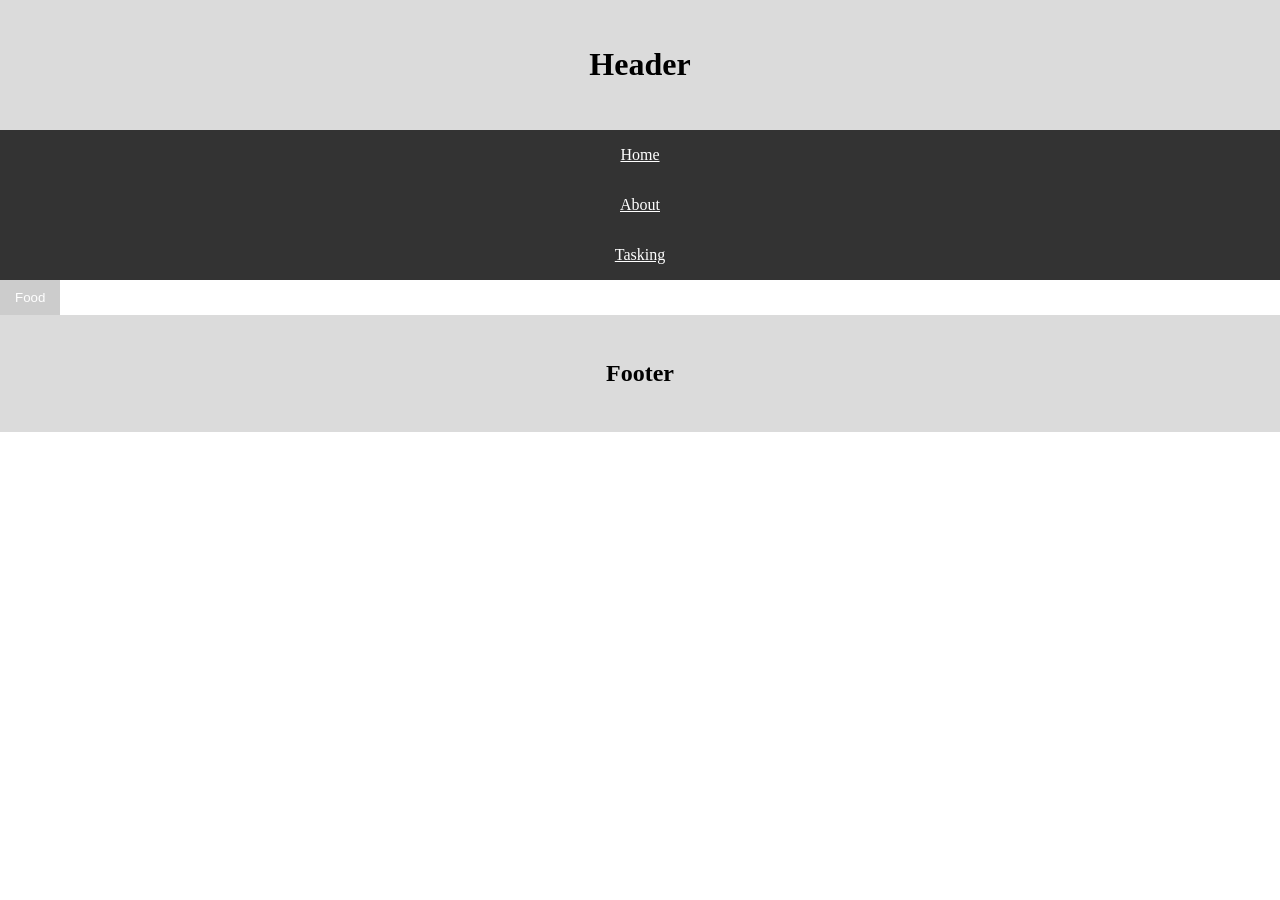
==== index.html @ 1a526157 "Add files via upload" ====
<!DOCTYPE html>
<html lang="en">
<head>
    <meta charset="UTF-8">
    <meta http-equiv="X-UA-Compatible" content="IE=edge">
    <meta name="viewport" content="width=device-width, initial-scale=1.0">
    <title>Tasking</title>
    <link rel="stylesheet" href="style.css">
<body>

    <header>
        <h1>Header</h1>
    </header>

    <nav class="navbar">
        <ul>
            <li><a href="#">Home</a></li>
            <li><a href="#">About</a></li>
            <li><a href="#">Tasking</a></li>
            
        </ul>
    </nav>

    <div class="dropdown">
        <button>Food</button>
        <div class="content">
            <a href="">Apple</a>
            <a href="">Orange</a>
            <a href="">Banana</a>
        </div>
    </div>

    <main>
    
    </main>
    
    <footer>
        <h2>Footer</h2>
    </footer>
    
</body>
</html>
---- style.css ----
*{
    box-sizing: border-box;
}
.navbar ul{
    list-style-type: none;
    background-color: hsl(0, 0%, 20%);
    margin: 0px;
    padding: 0px;
   
}
.navbar a{
    display: block;
    color: white;
    text-align: center;
    padding: 16px;
    
}
.navbar a:hover{
    background-color: hsl(0, 0%, 40%);
}

.dropdown{
    display: inline-block;
}
.dropdown button{
    background-color: hsl(0, 0%, 80%);
    color: white;
    padding: 10px 15px;
    border: none;
    cursor: pointer;
}
.dropdown a{
    display: block;
    color: black;
    text-decoration: none;
    padding: 10px 15px;
}
.dropdown .content{
    display: none;
    position: absolute;
    background-color: hsl(0, 0%, 95%);
    min-width: 100px;
    box-shadow: 2px 2px 5px hsla(0, 0%, 0%, 0.8);
}
.dropdown:hover .content{
    display: block;
}
.dropdown:hover button{
    background-color: hsl(0, 0%, 70%);
}
.dropdown a:hover{
    background-color: hsl(0, 0%, 90%);
}
body{
    margin: 0;
}
header{
    background-color: hsl(0, 0%, 86%);
    text-align: center;
    padding: 25px;
}

footer{
    display: block;
    clear: both;
    background-color: hsl(0, 0%, 86%);
    text-align: center;
    padding: 25px;
}
@media screen and (max-width:600px){
    aside, section, article{
        width: 100%;
    }
}
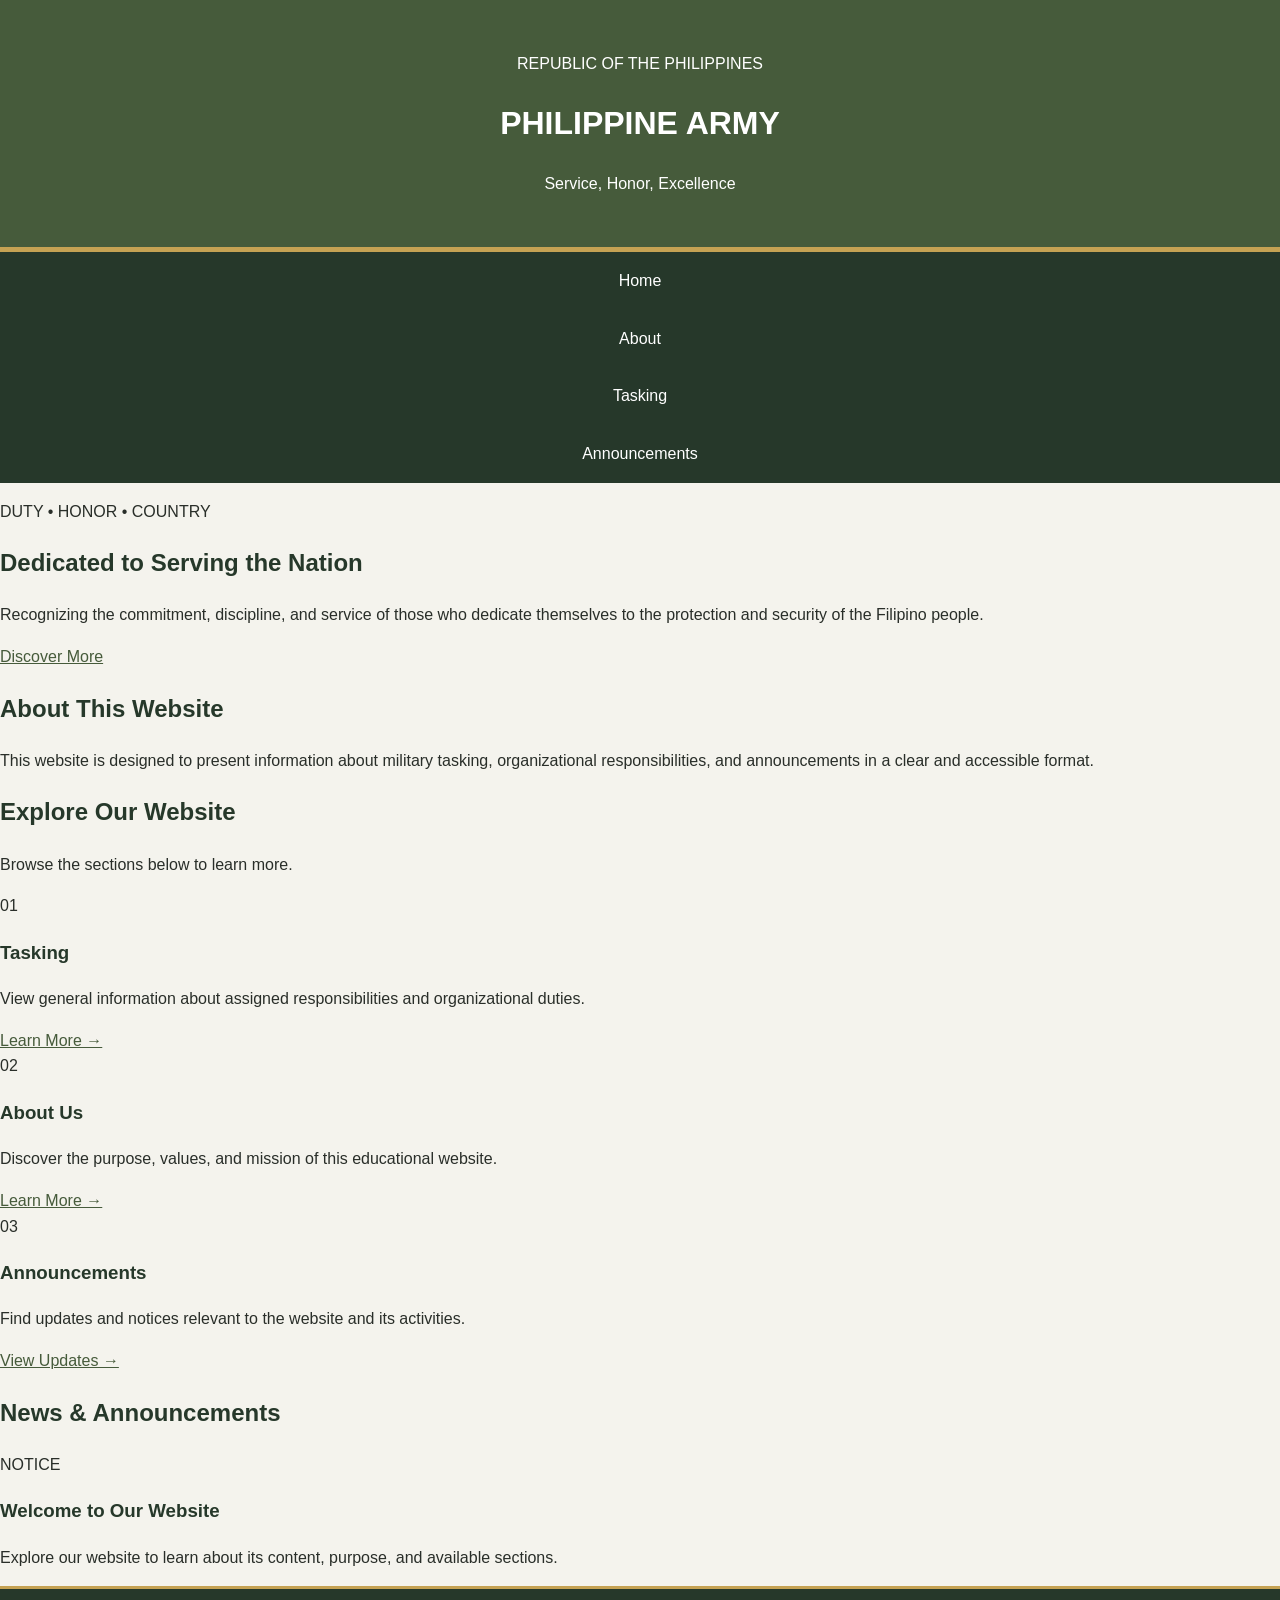
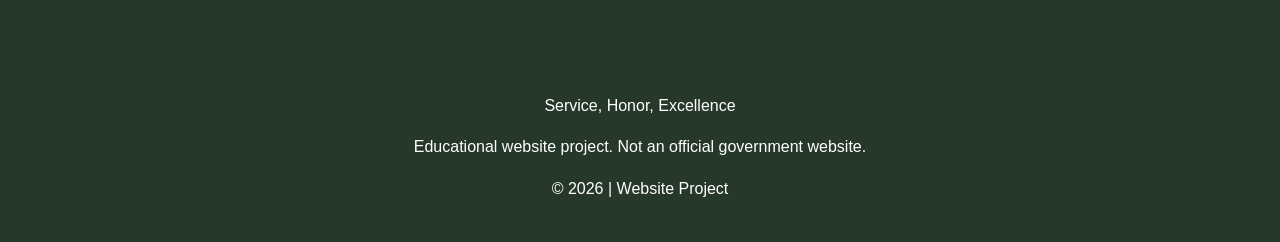
==== commit 145cf413: "Update index.html" ====
--- a/index.html
+++ b/index.html
@@ -2,44 +2,125 @@
 <html lang="en">
 <head>
     <meta charset="UTF-8">
-    <meta http-equiv="X-UA-Compatible" content="IE=edge">
     <meta name="viewport" content="width=device-width, initial-scale=1.0">
-    <title>Tasking</title>
+    <title>Philippine Army | Tasking</title>
     <link rel="stylesheet" href="style.css">
+</head>
+
 <body>
 
+   
     <header>
-        <h1>Header</h1>
+        <p class="subtitle">REPUBLIC OF THE PHILIPPINES</p>
+        <h1>PHILIPPINE ARMY</h1>
+        <p>Service, Honor, Excellence</p>
     </header>
 
+    
     <nav class="navbar">
         <ul>
             <li><a href="#">Home</a></li>
-            <li><a href="#">About</a></li>
-            <li><a href="#">Tasking</a></li>
-            
+            <li><a href="#about">About</a></li>
+            <li><a href="#tasking">Tasking</a></li>
+            <li><a href="#announcements">Announcements</a></li>
         </ul>
     </nav>
 
-    <div class="dropdown">
-        <button>Food</button>
-        <div class="content">
-            <a href="">Apple</a>
-            <a href="">Orange</a>
-            <a href="">Banana</a>
+   
+    <section class="hero">
+        <div class="hero-content">
+            <p class="eyebrow">DUTY • HONOR • COUNTRY</p>
+            <h2>Dedicated to Serving the Nation</h2>
+            <p>
+                Recognizing the commitment, discipline, and service
+                of those who dedicate themselves to the protection
+                and security of the Filipino people.
+            </p>
+            <a href="#about" class="hero-button">Discover More</a>
         </div>
-    </div>
+    </section>
 
+    
     <main>
+
+   
+        <section id="about" class="content-section">
+            <h2>About This Website</h2>
+            <p>
+                This website is designed to present information about
+                military tasking, organizational responsibilities,
+                and announcements in a clear and accessible format.
+            </p>
+        </section>
+
     
+        <section id="tasking" class="content-section">
+            <h2>Explore Our Website</h2>
+            <p class="section-intro">
+                Browse the sections below to learn more.
+            </p>
+
+            <div class="card-container">
+
+                <article class="info-card">
+                    <div class="card-icon">01</div>
+                    <h3>Tasking</h3>
+                    <p>
+                        View general information about assigned
+                        responsibilities and organizational duties.
+                    </p>
+                    <a href="#tasking">Learn More &rarr;</a>
+                </article>
+
+                <article class="info-card">
+                    <div class="card-icon">02</div>
+                    <h3>About Us</h3>
+                    <p>
+                        Discover the purpose, values, and mission
+                        of this educational website.
+                    </p>
+                    <a href="#about">Learn More &rarr;</a>
+                </article>
+
+                <article class="info-card">
+                    <div class="card-icon">03</div>
+                    <h3>Announcements</h3>
+                    <p>
+                        Find updates and notices relevant to the
+                        website and its activities.
+                    </p>
+                    <a href="#announcements">View Updates &rarr;</a>
+                </article>
+
+            </div>
+        </section>
+
+    
+        <section id="announcements" class="content-section announcements">
+            <h2>News & Announcements</h2>
+            <div class="announcement-item">
+                <span class="announcement-label">NOTICE</span>
+                <div>
+                    <h3>Welcome to Our Website</h3>
+                    <p>
+                        Explore our website to learn about its
+                        content, purpose, and available sections.
+                    </p>
+                </div>
+            </div>
+        </section>
+
     </main>
+
     
     <footer>
-        <h2>Footer</h2>
+        <h2>PHILIPPINE ARMY</h2>
+        <p>Service, Honor, Excellence</p>
+        <p class="disclaimer">
+            Educational website project. Not an official government website.
+        </p>
+        <p>&copy; 2026 | Website Project</p>
     </footer>
-    
+
 </body>
 </html>
-
-
-
--- a/style.css
+++ b/style.css
@@ -1,74 +1,119 @@
 *{
     box-sizing: border-box;
 }
-.navbar ul{
+
+
+.navbar ul {
     list-style-type: none;
-    background-color: hsl(0, 0%, 20%);
-    margin: 0px;
-    padding: 0px;
-   
+    background-color: #26382A;
+    margin: 0;
+    padding: 0;
 }
-.navbar a{
+
+.navbar a {
     display: block;
-    color: white;
+    color: #FFFFFF;
     text-align: center;
     padding: 16px;
-    
-}
-.navbar a:hover{
-    background-color: hsl(0, 0%, 40%);
+    text-decoration: none;
+    transition: background-color 0.3s;
 }
 
-.dropdown{
+.navbar a:hover {
+    background-color: #465B3B;
+    color: #FFFFFF;
+    border-bottom: 3px solid #C5A253;
+}
+
+/* Dropdown menu */
+.dropdown {
     display: inline-block;
 }
-.dropdown button{
-    background-color: hsl(0, 0%, 80%);
-    color: white;
+
+.dropdown button {
+    background-color: #465B3B;
+    color: #FFFFFF;
     padding: 10px 15px;
-    border: none;
+    border: 1px solid #C5A253;
     cursor: pointer;
 }
-.dropdown a{
+
+.dropdown a {
     display: block;
-    color: black;
+    color: #26382A;
     text-decoration: none;
     padding: 10px 15px;
 }
-.dropdown .content{
+
+.dropdown .content {
     display: none;
     position: absolute;
-    background-color: hsl(0, 0%, 95%);
-    min-width: 100px;
-    box-shadow: 2px 2px 5px hsla(0, 0%, 0%, 0.8);
+    background-color: #FFFFFF;
+    min-width: 160px;
+    box-shadow: 0 4px 8px rgba(0, 0, 0, 0.2);
+    border-top: 3px solid #C5A253;
+    z-index: 10;
 }
-.dropdown:hover .content{
+
+.dropdown:hover .content {
     display: block;
 }
-.dropdown:hover button{
-    background-color: hsl(0, 0%, 70%);
+
+.dropdown:hover button {
+    background-color: #26382A;
 }
-.dropdown a:hover{
-    background-color: hsl(0, 0%, 90%);
+
+.dropdown a:hover {
+    background-color: #E8E8DF;
+    color: #26382A;
 }
-body{
+
+
+body {
     margin: 0;
+    background-color: #F4F3ED;
+    color: #292E29;
+    font-family: Arial, Helvetica, sans-serif;
+    line-height: 1.6;
 }
-header{
-    background-color: hsl(0, 0%, 86%);
+
+
+header {
+    background-color: #465B3B;
+    color: #FFFFFF;
+    text-align: center;
+    padding: 35px 20px;
+    border-bottom: 5px solid #C5A253;
+}
+
+
+h2, h3 {
+    color: #26382A;
+}
+
+
+a {
+    color: #465B3B;
+}
+
+
+footer {
+    display: block;
+    clear: both;
+    background-color: #26382A;
+    color: #FFFFFF;
     text-align: center;
     padding: 25px;
+    border-top: 3px solid #C5A253;
 }
 
-footer{
-    display: block;
-    clear: both;
-    background-color: hsl(0, 0%, 86%);
-    text-align: center;
-    padding: 25px;
-}
-@media screen and (max-width:600px){
-    aside, section, article{
+
+@media screen and (max-width: 600px) {
+    aside, section, article {
         width: 100%;
     }
-}+
+    .navbar a {
+        padding: 12px;
+    }
+}
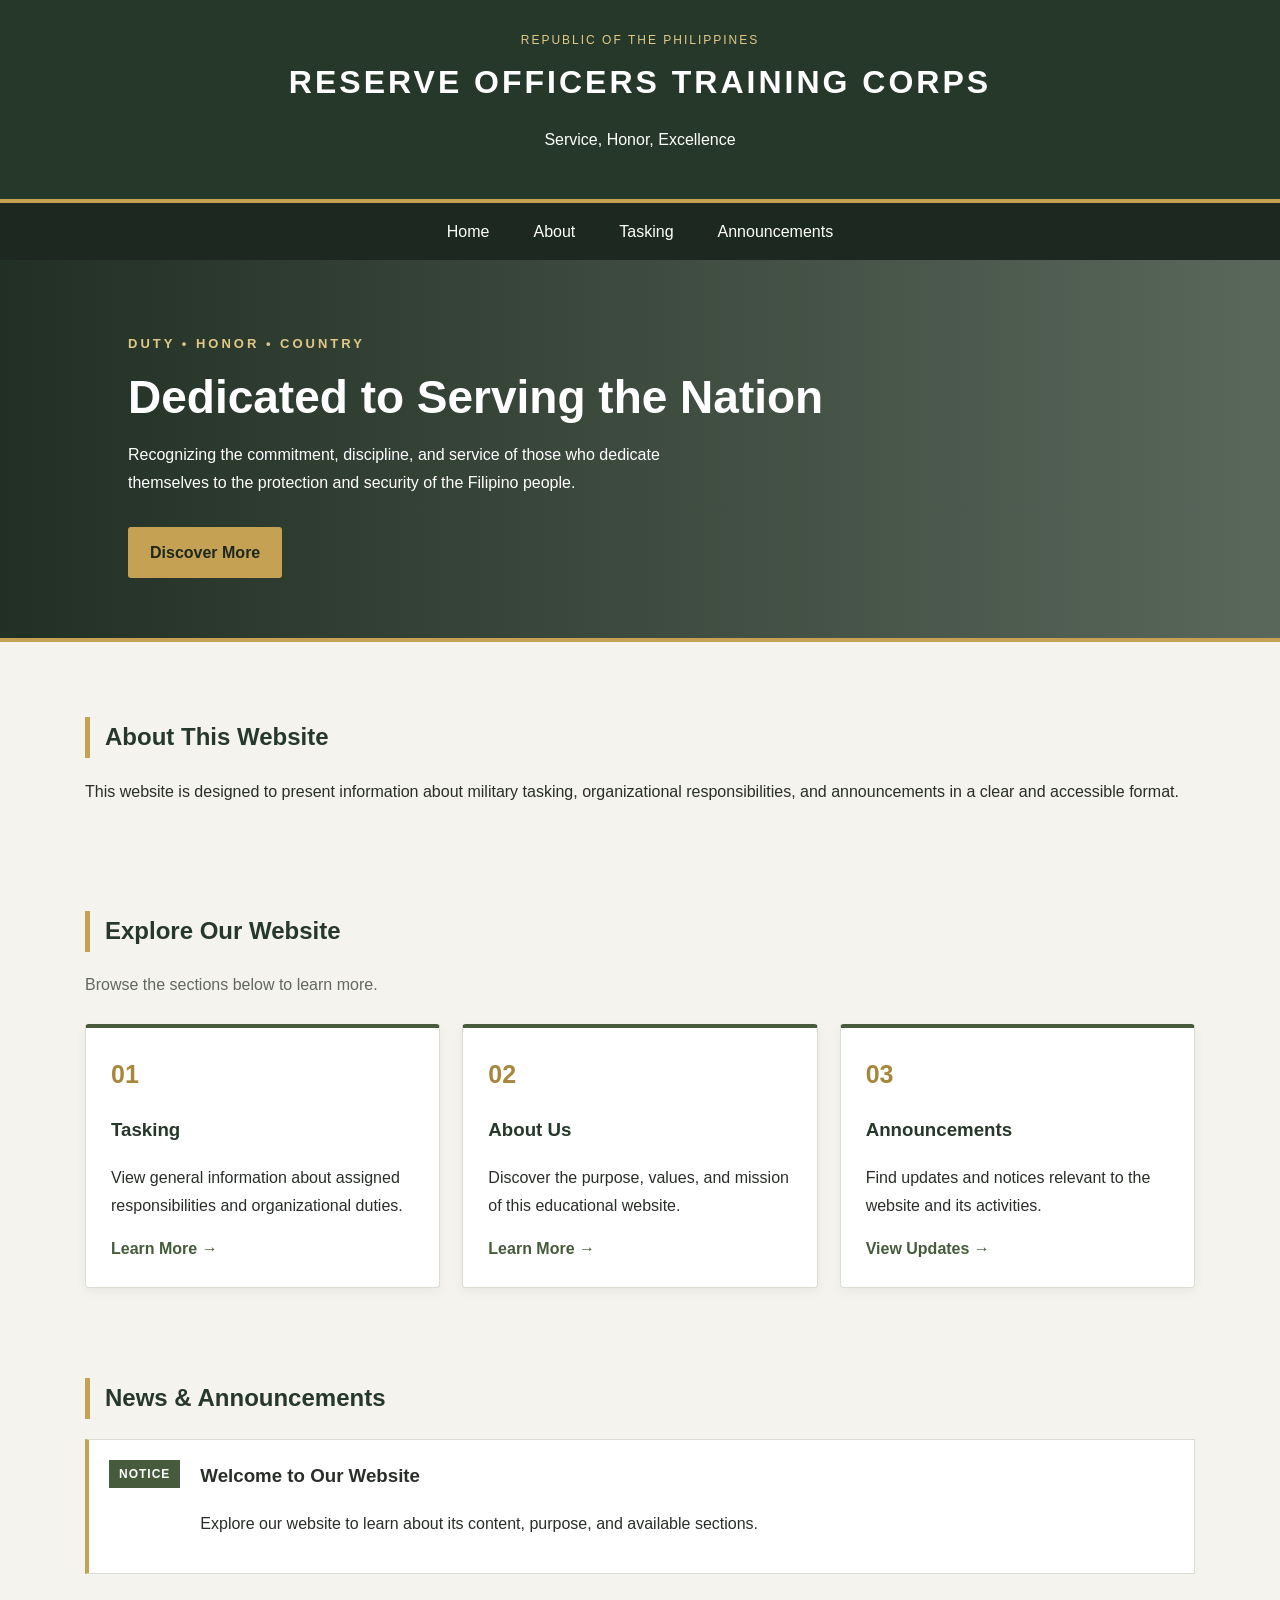
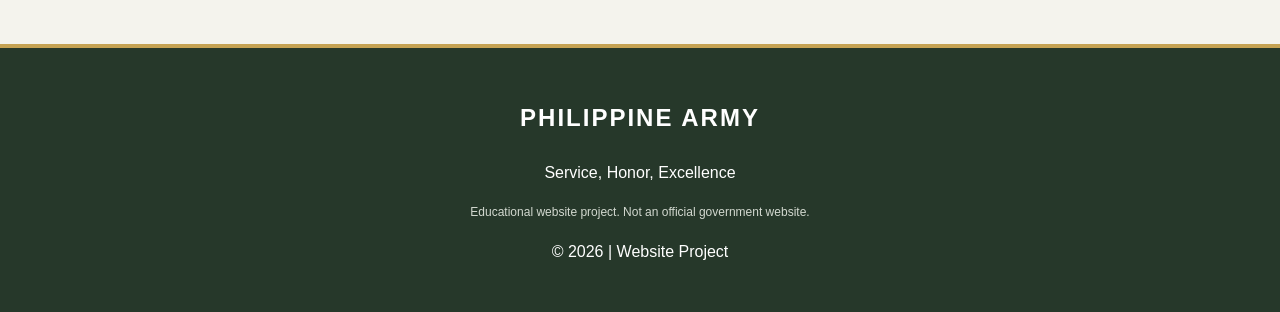
==== commit ea528857: "Update index.html" ====
--- a/index.html
+++ b/index.html
@@ -3,7 +3,7 @@
 <head>
     <meta charset="UTF-8">
     <meta name="viewport" content="width=device-width, initial-scale=1.0">
-    <title>Philippine Army | Tasking</title>
+    <title>Philippine Army | Home</title>
     <link rel="stylesheet" href="style.css">
 </head>
 
@@ -12,17 +12,17 @@
    
     <header>
         <p class="subtitle">REPUBLIC OF THE PHILIPPINES</p>
-        <h1>PHILIPPINE ARMY</h1>
+        <h1>RESERVE OFFICERS TRAINING CORPS</h1>
         <p>Service, Honor, Excellence</p>
     </header>
 
     
     <nav class="navbar">
         <ul>
-            <li><a href="#">Home</a></li>
-            <li><a href="#about">About</a></li>
-            <li><a href="#tasking">Tasking</a></li>
-            <li><a href="#announcements">Announcements</a></li>
+            <li><a href="index.html">Home</a></li>
+            <li><a href="about.html">About</a></li>
+            <li><a href="Tasking.html">Tasking</a></li>
+            <li><a href="announcements.html">Announcements</a></li>
         </ul>
     </nav>
 
--- a/style.css
+++ b/style.css
@@ -2,118 +2,242 @@
     box-sizing: border-box;
 }
 
-
+html {
+    scroll-behavior: smooth;
+}
+
+body {
+    margin: 0;
+    font-family: Arial, Helvetica, sans-serif;
+    background-color: #F4F3ED;
+    color: #292E29;
+    line-height: 1.7;
+}
+
+
+header {
+    background-color: #26382A;
+    color: white;
+    text-align: center;
+    padding: 30px 20px;
+    border-bottom: 4px solid #C5A253;
+}
+
+header h1 {
+    margin: 5px 0;
+    letter-spacing: 3px;
+}
+
+.subtitle {
+    font-size: 12px;
+    letter-spacing: 2px;
+    color: #E0C987;
+    margin: 0;
+}
+
+/* Navigation */
 .navbar ul {
-    list-style-type: none;
-    background-color: #26382A;
+    list-style: none;
+    display: flex;
+    justify-content: center;
+    flex-wrap: wrap;
+    background-color: #1D2920;
     margin: 0;
     padding: 0;
 }
 
 .navbar a {
     display: block;
-    color: #FFFFFF;
-    text-align: center;
-    padding: 16px;
+    color: white;
     text-decoration: none;
-    transition: background-color 0.3s;
+    padding: 15px 22px;
+    transition: 0.3s;
 }
 
 .navbar a:hover {
     background-color: #465B3B;
-    color: #FFFFFF;
-    border-bottom: 3px solid #C5A253;
-}
-
-/* Dropdown menu */
-.dropdown {
+    color: #F1D58A;
+}
+
+
+.hero {
+    min-height: 350px;
+    display: flex;
+    align-items: center;
+    padding: 60px 10%;
+    color: white;
+    background: linear-gradient(
+        90deg,
+        rgba(25, 40, 28, 0.96),
+        rgba(38, 56, 42, 0.75)
+    );
+    border-bottom: 4px solid #C5A253;
+}
+
+.hero-content {
+    max-width: 700px;
+}
+
+.eyebrow {
+    color: #E0C987;
+    letter-spacing: 3px;
+    font-size: 13px;
+    font-weight: bold;
+}
+
+.hero h2 {
+    font-size: clamp(30px, 5vw, 46px);
+    line-height: 1.2;
+    margin: 15px 0;
+}
+
+.hero-content > p:not(.eyebrow) {
+    max-width: 600px;
+}
+
+.hero-button {
     display: inline-block;
-}
-
-.dropdown button {
+    margin-top: 15px;
+    padding: 12px 22px;
+    background-color: #C5A253;
+    color: #1D2920;
+    text-decoration: none;
+    font-weight: bold;
+    border-radius: 3px;
+    transition: 0.3s;
+}
+
+.hero-button:hover {
+    background-color: #E0C987;
+    transform: translateY(-2px);
+}
+
+
+main {
+    max-width: 1150px;
+    margin: auto;
+    padding: 20px;
+}
+
+.content-section {
+    padding: 35px 0;
+}
+
+.content-section h2 {
+    color: #26382A;
+    border-left: 5px solid #C5A253;
+    padding-left: 15px;
+}
+
+.section-intro {
+    color: #62685F;
+}
+
+.card-container {
+    display: grid;
+    grid-template-columns: repeat(3, minmax(0, 1fr));
+    gap: 22px;
+    margin-top: 25px;
+}
+
+.info-card {
+    background-color: white;
+    padding: 25px;
+    border: 1px solid #D9DDD3;
+    border-top: 4px solid #465B3B;
+    border-radius: 4px;
+    box-shadow: 0 4px 12px rgba(0, 0, 0, 0.05);
+    transition: transform 0.25s, box-shadow 0.25s;
+}
+
+.info-card:hover {
+    transform: translateY(-5px);
+    box-shadow: 0 8px 20px rgba(0, 0, 0, 0.12);
+}
+
+.card-icon {
+    font-size: 25px;
+    font-weight: bold;
+    color: #A8873D;
+}
+
+.info-card h3 {
+    color: #26382A;
+}
+
+.info-card a {
+    color: #465B3B;
+    font-weight: bold;
+    text-decoration: none;
+}
+
+.info-card a:hover {
+    color: #A8873D;
+}
+
+
+.announcements {
+    padding-bottom: 50px;
+}
+
+.announcement-item {
+    display: flex;
+    align-items: flex-start;
+    gap: 20px;
+    padding: 20px;
+    background-color: white;
+    border: 1px solid #D9DDD3;
+    border-left: 4px solid #C5A253;
+}
+
+.announcement-label {
     background-color: #465B3B;
-    color: #FFFFFF;
-    padding: 10px 15px;
-    border: 1px solid #C5A253;
-    cursor: pointer;
-}
-
-.dropdown a {
-    display: block;
-    color: #26382A;
-    text-decoration: none;
-    padding: 10px 15px;
-}
-
-.dropdown .content {
-    display: none;
-    position: absolute;
-    background-color: #FFFFFF;
-    min-width: 160px;
-    box-shadow: 0 4px 8px rgba(0, 0, 0, 0.2);
-    border-top: 3px solid #C5A253;
-    z-index: 10;
-}
-
-.dropdown:hover .content {
-    display: block;
-}
-
-.dropdown:hover button {
+    color: white;
+    padding: 4px 10px;
+    font-size: 12px;
+    font-weight: bold;
+    letter-spacing: 1px;
+}
+
+.announcement-item h3 {
+    margin-top: 0;
+}
+
+
+footer {
     background-color: #26382A;
-}
-
-.dropdown a:hover {
-    background-color: #E8E8DF;
-    color: #26382A;
-}
-
-
-body {
-    margin: 0;
-    background-color: #F4F3ED;
-    color: #292E29;
-    font-family: Arial, Helvetica, sans-serif;
-    line-height: 1.6;
-}
-
-
-header {
-    background-color: #465B3B;
-    color: #FFFFFF;
+    color: white;
     text-align: center;
-    padding: 35px 20px;
-    border-bottom: 5px solid #C5A253;
-}
-
-
-h2, h3 {
-    color: #26382A;
-}
-
-
-a {
-    color: #465B3B;
-}
-
-
-footer {
-    display: block;
-    clear: both;
-    background-color: #26382A;
-    color: #FFFFFF;
-    text-align: center;
-    padding: 25px;
-    border-top: 3px solid #C5A253;
-}
-
-
-@media screen and (max-width: 600px) {
-    aside, section, article {
-        width: 100%;
+    padding: 30px 20px;
+    border-top: 4px solid #C5A253;
+}
+
+footer h2 {
+    color: white;
+    letter-spacing: 2px;
+}
+
+.disclaimer {
+    color: #D3D9D0;
+    font-size: 12px;
+}
+
+
+@media screen and (max-width: 750px) {
+    .card-container {
+        grid-template-columns: 1fr;
+    }
+
+    .hero {
+        padding: 45px 25px;
     }
 
     .navbar a {
-        padding: 12px;
-    }
-}
+        padding: 12px 14px;
+    }
+
+    .announcement-item {
+        flex-direction: column;
+        gap: 10px;
+    }
+}
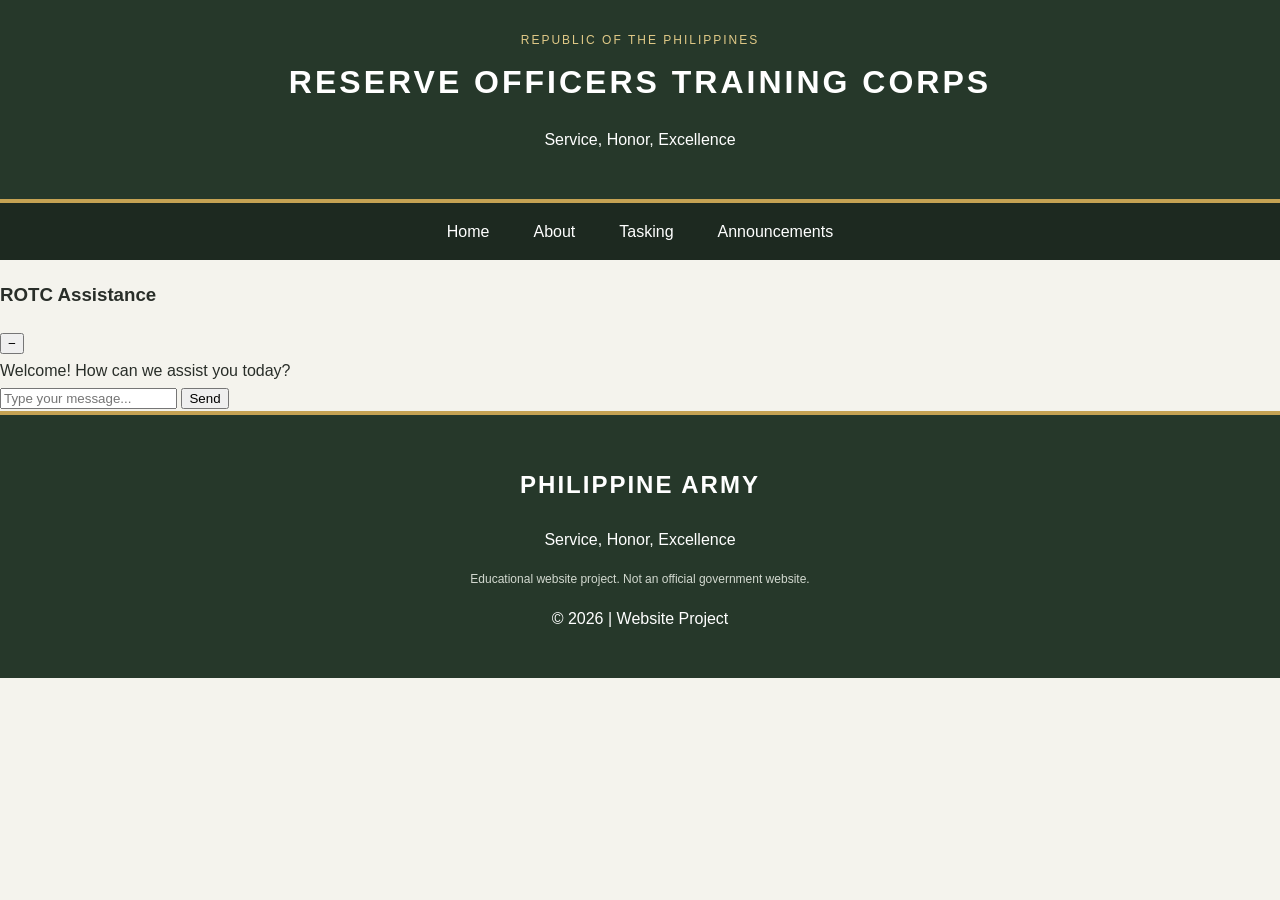
==== commit fc539b3f: "Implement chat feature in index.html Added a chat feature for user assistance." ====
--- a/index.html
+++ b/index.html
@@ -26,91 +26,53 @@
         </ul>
     </nav>
 
-   
-    <section class="hero">
-        <div class="hero-content">
-            <p class="eyebrow">DUTY • HONOR • COUNTRY</p>
-            <h2>Dedicated to Serving the Nation</h2>
-            <p>
-                Recognizing the commitment, discipline, and service
-                of those who dedicate themselves to the protection
-                and security of the Filipino people.
-            </p>
-            <a href="#about" class="hero-button">Discover More</a>
+   <div class="chat-container">
+    <div class="chat-header">
+        <h3>ROTC Assistance</h3>
+        <button onclick="toggleChat()">−</button>
+    </div>
+
+    <div class="chat-body" id="chatBody">
+        <div class="bot-message">
+            Welcome! How can we assist you today?
         </div>
-    </section>
+    </div>
 
-    
-    <main>
+    <div class="chat-input">
+        <input type="text" id="userInput" placeholder="Type your message...">
+        <button onclick="sendMessage()">Send</button>
+    </div>
+</div>
 
-   
-        <section id="about" class="content-section">
-            <h2>About This Website</h2>
-            <p>
-                This website is designed to present information about
-                military tasking, organizational responsibilities,
-                and announcements in a clear and accessible format.
-            </p>
-        </section>
+<script>
+    function toggleChat() {
+        const chat = document.querySelector(".chat-body");
+        const input = document.querySelector(".chat-input");
 
-    
-        <section id="tasking" class="content-section">
-            <h2>Explore Our Website</h2>
-            <p class="section-intro">
-                Browse the sections below to learn more.
-            </p>
+        chat.style.display =
+            chat.style.display === "none" ? "block" : "none";
 
-            <div class="card-container">
+        input.style.display =
+            input.style.display === "none" ? "flex" : "none";
+    }
 
-                <article class="info-card">
-                    <div class="card-icon">01</div>
-                    <h3>Tasking</h3>
-                    <p>
-                        View general information about assigned
-                        responsibilities and organizational duties.
-                    </p>
-                    <a href="#tasking">Learn More &rarr;</a>
-                </article>
+    function sendMessage() {
+        const input = document.getElementById("userInput");
+        const chatBody = document.getElementById("chatBody");
 
-                <article class="info-card">
-                    <div class="card-icon">02</div>
-                    <h3>About Us</h3>
-                    <p>
-                        Discover the purpose, values, and mission
-                        of this educational website.
-                    </p>
-                    <a href="#about">Learn More &rarr;</a>
-                </article>
+        if (input.value.trim() === "") return;
 
-                <article class="info-card">
-                    <div class="card-icon">03</div>
-                    <h3>Announcements</h3>
-                    <p>
-                        Find updates and notices relevant to the
-                        website and its activities.
-                    </p>
-                    <a href="#announcements">View Updates &rarr;</a>
-                </article>
+        const message = document.createElement("div");
+        message.className = "user-message";
+        message.textContent = input.value;
 
-            </div>
-        </section>
+        chatBody.appendChild(message);
 
-    
-        <section id="announcements" class="content-section announcements">
-            <h2>News & Announcements</h2>
-            <div class="announcement-item">
-                <span class="announcement-label">NOTICE</span>
-                <div>
-                    <h3>Welcome to Our Website</h3>
-                    <p>
-                        Explore our website to learn about its
-                        content, purpose, and available sections.
-                    </p>
-                </div>
-            </div>
-        </section>
-
-    </main>
+        input.value = "";
+        chatBody.scrollTop = chatBody.scrollHeight;
+    }
+</script>
+  
 
     
     <footer>
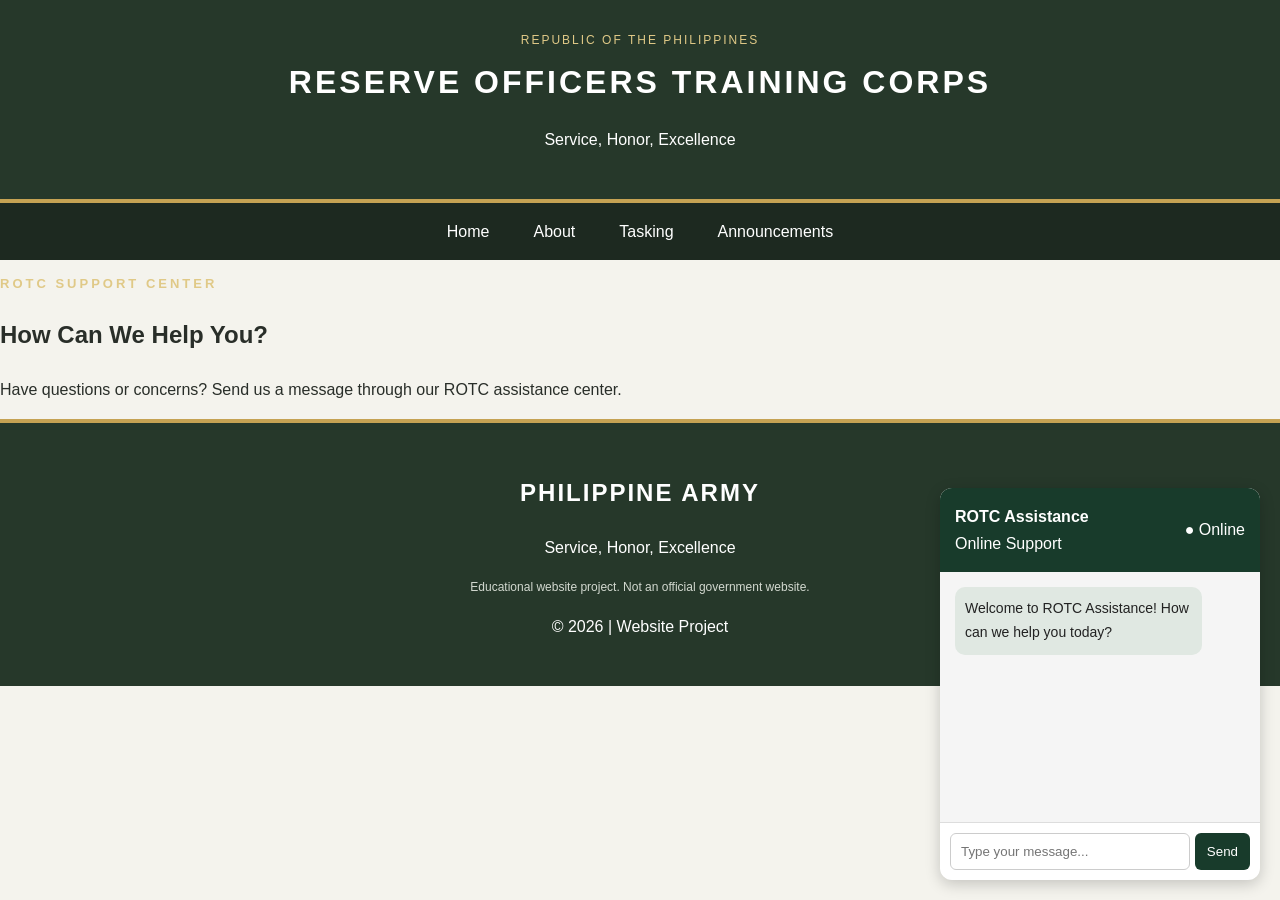
==== commit 1f6a0377: "Revamp chat section and header content Updated chat section with improved layout and messaging." ====
--- a/index.html
+++ b/index.html
@@ -26,52 +26,46 @@
         </ul>
     </nav>
 
-   <div class="chat-container">
-    <div class="chat-header">
-        <h3>ROTC Assistance</h3>
-        <button onclick="toggleChat()">−</button>
+  <!-- CHAT SECTION -->
+<section class="chat-section">
+
+    <div class="chat-title">
+        <p class="eyebrow">ROTC SUPPORT CENTER</p>
+        <h2>How Can We Help You?</h2>
+        <p>
+            Have questions or concerns? Send us a message
+            through our ROTC assistance center.
+        </p>
     </div>
 
-    <div class="chat-body" id="chatBody">
-        <div class="bot-message">
-            Welcome! How can we assist you today?
+    <div class="chat-container">
+
+        <div class="chat-header">
+            <div>
+                <h3>ROTC Assistance</h3>
+                <span>Online Support</span>
+            </div>
+            <span class="chat-status">● Online</span>
         </div>
+
+        <div class="chat-body" id="chatBody">
+            <div class="bot-message">
+                Welcome to ROTC Assistance!
+                How can we help you today?
+            </div>
+        </div>
+
+        <div class="chat-input">
+            <input
+                type="text"
+                id="userInput"
+                placeholder="Type your message..."
+                onkeydown="if(event.key === 'Enter') sendMessage()"
+            >
+            <button onclick="sendMessage()">Send</button>
+        </div>
+
     </div>
-
-    <div class="chat-input">
-        <input type="text" id="userInput" placeholder="Type your message...">
-        <button onclick="sendMessage()">Send</button>
-    </div>
-</div>
-
-<script>
-    function toggleChat() {
-        const chat = document.querySelector(".chat-body");
-        const input = document.querySelector(".chat-input");
-
-        chat.style.display =
-            chat.style.display === "none" ? "block" : "none";
-
-        input.style.display =
-            input.style.display === "none" ? "flex" : "none";
-    }
-
-    function sendMessage() {
-        const input = document.getElementById("userInput");
-        const chatBody = document.getElementById("chatBody");
-
-        if (input.value.trim() === "") return;
-
-        const message = document.createElement("div");
-        message.className = "user-message";
-        message.textContent = input.value;
-
-        chatBody.appendChild(message);
-
-        input.value = "";
-        chatBody.scrollTop = chatBody.scrollHeight;
-    }
-</script>
   
 
     
--- a/style.css
+++ b/style.css
@@ -1,4 +1,8 @@
-*{
+
+/* =========================
+   GENERAL SETTINGS
+========================= */
+* {
     box-sizing: border-box;
 }
 
@@ -14,7 +18,9 @@
     line-height: 1.7;
 }
 
-
+/* =========================
+   HEADER
+========================= */
 header {
     background-color: #26382A;
     color: white;
@@ -35,7 +41,9 @@
     margin: 0;
 }
 
-/* Navigation */
+/* =========================
+   NAVIGATION BAR
+========================= */
 .navbar ul {
     list-style: none;
     display: flex;
@@ -59,7 +67,9 @@
     color: #F1D58A;
 }
 
-
+/* =========================
+   HERO SECTION
+========================= */
 .hero {
     min-height: 350px;
     display: flex;
@@ -112,7 +122,9 @@
     transform: translateY(-2px);
 }
 
-
+/* =========================
+   MAIN CONTENT
+========================= */
 main {
     max-width: 1150px;
     margin: auto;
@@ -133,6 +145,9 @@
     color: #62685F;
 }
 
+/* =========================
+   CONTENT CARDS
+========================= */
 .card-container {
     display: grid;
     grid-template-columns: repeat(3, minmax(0, 1fr));
@@ -175,7 +190,9 @@
     color: #A8873D;
 }
 
-
+/* =========================
+   ANNOUNCEMENTS
+========================= */
 .announcements {
     padding-bottom: 50px;
 }
@@ -203,7 +220,9 @@
     margin-top: 0;
 }
 
-
+/* =========================
+   FOOTER
+========================= */
 footer {
     background-color: #26382A;
     color: white;
@@ -222,7 +241,111 @@
     font-size: 12px;
 }
 
-
+/* =========================
+   CHAT BOX
+========================= */
+.chat-container {
+    position: fixed;
+    bottom: 20px;
+    right: 20px;
+    width: 320px;
+    background-color: white;
+    border-radius: 12px;
+    box-shadow: 0 4px 15px rgba(0, 0, 0, 0.2);
+    overflow: hidden;
+    font-family: Arial, Helvetica, sans-serif;
+    z-index: 1000;
+}
+
+/* Chat Header */
+.chat-header {
+    background-color: #183B2B;
+    color: white;
+    padding: 15px;
+    display: flex;
+    justify-content: space-between;
+    align-items: center;
+}
+
+.chat-header h3 {
+    margin: 0;
+    font-size: 16px;
+}
+
+.chat-header button {
+    background: none;
+    border: none;
+    color: white;
+    font-size: 22px;
+    cursor: pointer;
+}
+
+/* Chat Messages */
+.chat-body {
+    height: 250px;
+    padding: 15px;
+    overflow-y: auto;
+    background-color: #F5F5F5;
+}
+
+.bot-message,
+.user-message {
+    padding: 10px;
+    margin-bottom: 10px;
+    border-radius: 10px;
+    max-width: 85%;
+    font-size: 14px;
+    overflow-wrap: anywhere;
+}
+
+.bot-message {
+    background-color: #E0E8E2;
+    color: #222;
+}
+
+.user-message {
+    background-color: #183B2B;
+    color: white;
+    margin-left: auto;
+}
+
+/* Chat Input */
+.chat-input {
+    display: flex;
+    padding: 10px;
+    border-top: 1px solid #DDD;
+    gap: 5px;
+}
+
+.chat-input input {
+    flex: 1;
+    min-width: 0;
+    padding: 10px;
+    border: 1px solid #CCC;
+    border-radius: 6px;
+    outline: none;
+}
+
+.chat-input input:focus {
+    border-color: #465B3B;
+}
+
+.chat-input button {
+    background-color: #183B2B;
+    color: white;
+    border: none;
+    padding: 10px 12px;
+    border-radius: 6px;
+    cursor: pointer;
+}
+
+.chat-input button:hover {
+    background-color: #28563E;
+}
+
+/* =========================
+   RESPONSIVE DESIGN
+========================= */
 @media screen and (max-width: 750px) {
     .card-container {
         grid-template-columns: 1fr;
@@ -241,3 +364,11 @@
         gap: 10px;
     }
 }
+
+@media screen and (max-width: 400px) {
+    .chat-container {
+        width: calc(100% - 30px);
+        right: 15px;
+        bottom: 15px;
+    }
+}
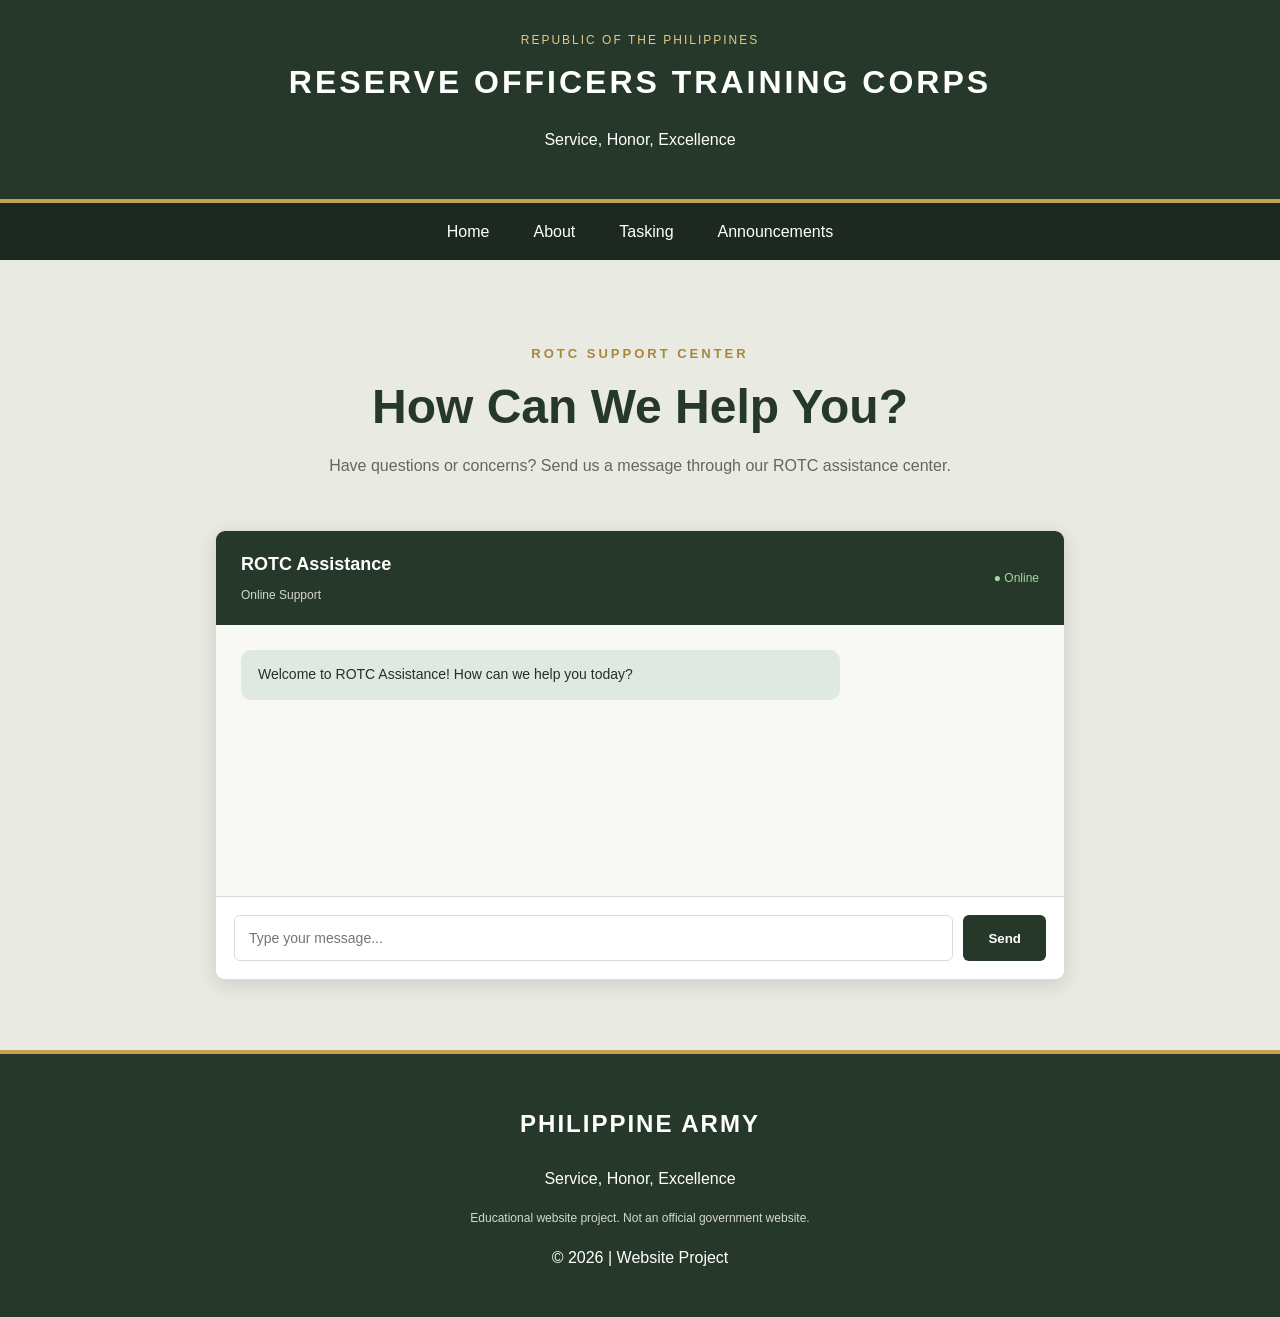
==== commit 173e39e3: "Fix HTML formatting and structure" ====
--- a/index.html
+++ b/index.html
@@ -26,7 +26,8 @@
         </ul>
     </nav>
 
-  <!-- CHAT SECTION -->
+  
+<!-- CHAT SECTION -->
 <section class="chat-section">
 
     <div class="chat-title">
@@ -66,7 +67,8 @@
         </div>
 
     </div>
-  
+
+</section>
 
     
     <footer>
--- a/style.css
+++ b/style.css
@@ -242,26 +242,65 @@
 }
 
 /* =========================
-   CHAT BOX
-========================= */
+   CHAT SECTION
+========================= */
+
+.chat-section {
+    width: 100%;
+    min-height: 650px;
+    padding: 70px 20px;
+    background-color: #E9EAE2;
+    display: flex;
+    flex-direction: column;
+    align-items: center;
+    justify-content: center;
+}
+
+/* Chat Title */
+.chat-title {
+    text-align: center;
+    max-width: 750px;
+    margin-bottom: 35px;
+}
+
+.chat-title .eyebrow {
+    color: #A8873D;
+    font-size: 13px;
+    font-weight: bold;
+    letter-spacing: 3px;
+}
+
+.chat-title h2 {
+    font-size: clamp(32px, 5vw, 48px);
+    color: #26382A;
+    margin: 10px 0;
+    line-height: 1.2;
+}
+
+.chat-title p:last-child {
+    color: #62685F;
+    font-size: 16px;
+}
+
+/* Chat Container */
 .chat-container {
-    position: fixed;
-    bottom: 20px;
-    right: 20px;
-    width: 320px;
+    width: 100%;
+    max-width: 850px;
+    height: 450px;
     background-color: white;
-    border-radius: 12px;
-    box-shadow: 0 4px 15px rgba(0, 0, 0, 0.2);
+    border-radius: 10px;
+    box-shadow: 0 5px 20px rgba(0, 0, 0, 0.12);
     overflow: hidden;
-    font-family: Arial, Helvetica, sans-serif;
-    z-index: 1000;
+    display: flex;
+    flex-direction: column;
+    border: 1px solid #D9DDD3;
 }
 
 /* Chat Header */
 .chat-header {
-    background-color: #183B2B;
-    color: white;
-    padding: 15px;
+    background-color: #26382A;
+    color: white;
+    padding: 18px 25px;
     display: flex;
     justify-content: space-between;
     align-items: center;
@@ -269,42 +308,44 @@
 
 .chat-header h3 {
     margin: 0;
-    font-size: 16px;
-}
-
-.chat-header button {
-    background: none;
-    border: none;
-    color: white;
-    font-size: 22px;
-    cursor: pointer;
-}
-
-/* Chat Messages */
+    font-size: 18px;
+}
+
+.chat-header span {
+    font-size: 12px;
+    color: #D3D9D0;
+}
+
+.chat-status {
+    color: #A8D5A2 !important;
+}
+
+/* Chat Body */
 .chat-body {
-    height: 250px;
-    padding: 15px;
+    flex: 1;
+    padding: 25px;
     overflow-y: auto;
-    background-color: #F5F5F5;
+    background-color: #F8F8F4;
 }
 
 .bot-message,
 .user-message {
-    padding: 10px;
-    margin-bottom: 10px;
+    padding: 13px 17px;
+    margin-bottom: 15px;
     border-radius: 10px;
-    max-width: 85%;
+    max-width: 75%;
     font-size: 14px;
     overflow-wrap: anywhere;
 }
 
 .bot-message {
     background-color: #E0E8E2;
-    color: #222;
+    color: #292E29;
+    margin-right: auto;
 }
 
 .user-message {
-    background-color: #183B2B;
+    background-color: #465B3B;
     color: white;
     margin-left: auto;
 }
@@ -312,17 +353,19 @@
 /* Chat Input */
 .chat-input {
     display: flex;
-    padding: 10px;
-    border-top: 1px solid #DDD;
-    gap: 5px;
+    gap: 10px;
+    padding: 18px;
+    background-color: white;
+    border-top: 1px solid #D9DDD3;
 }
 
 .chat-input input {
     flex: 1;
     min-width: 0;
-    padding: 10px;
-    border: 1px solid #CCC;
+    padding: 14px;
+    border: 1px solid #D9DDD3;
     border-radius: 6px;
+    font-size: 14px;
     outline: none;
 }
 
@@ -331,18 +374,41 @@
 }
 
 .chat-input button {
-    background-color: #183B2B;
+    background-color: #26382A;
     color: white;
     border: none;
-    padding: 10px 12px;
+    padding: 12px 25px;
     border-radius: 6px;
     cursor: pointer;
+    font-weight: bold;
 }
 
 .chat-input button:hover {
-    background-color: #28563E;
-}
-
+    background-color: #465B3B;
+}
+
+/* Mobile Responsive */
+@media screen and (max-width: 750px) {
+    .chat-section {
+        padding: 45px 15px;
+    }
+
+    .chat-container {
+        height: 450px;
+    }
+
+    .chat-title h2 {
+        font-size: 32px;
+    }
+
+    .chat-input {
+        padding: 12px;
+    }
+
+    .chat-input button {
+        padding: 10px 15px;
+    }
+}
 /* =========================
    RESPONSIVE DESIGN
 ========================= */
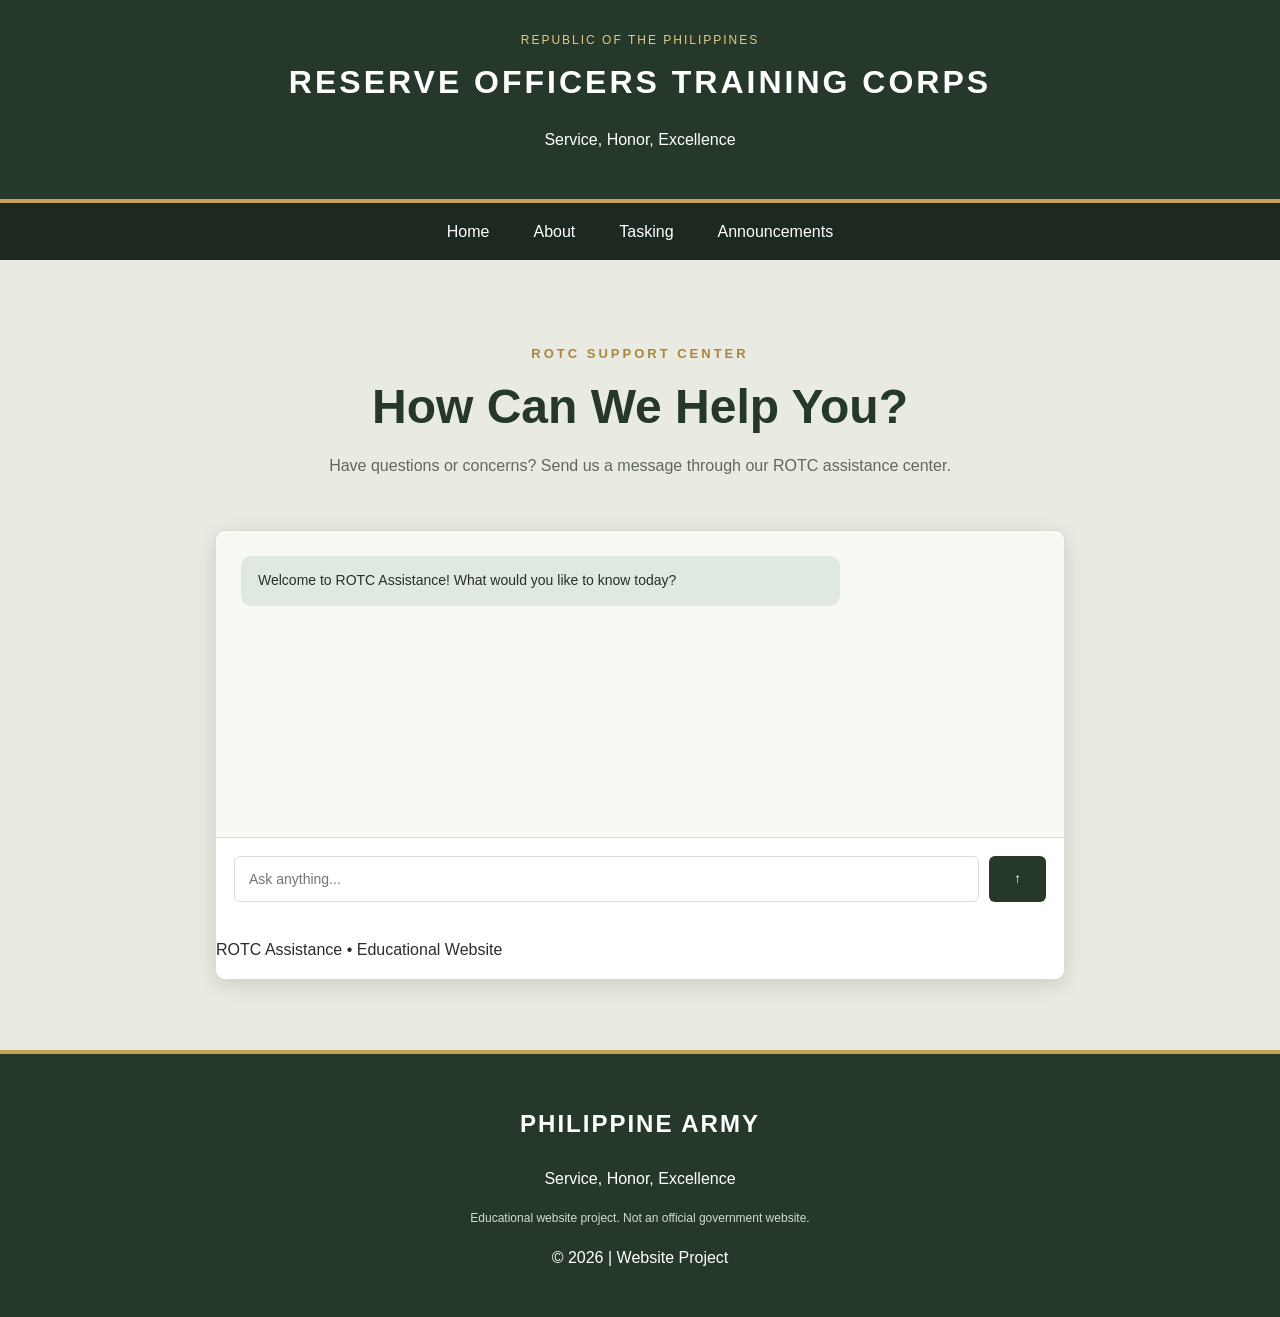
==== commit c8f6aa14: "Update index.html for ROTC Assistance Center" ====
--- a/index.html
+++ b/index.html
@@ -1,22 +1,23 @@
+
 <!DOCTYPE html>
 <html lang="en">
 <head>
     <meta charset="UTF-8">
     <meta name="viewport" content="width=device-width, initial-scale=1.0">
-    <title>Philippine Army | Home</title>
+    <title>ROTC Assistance Center</title>
     <link rel="stylesheet" href="style.css">
 </head>
 
 <body>
 
-   
+    <!-- HEADER -->
     <header>
         <p class="subtitle">REPUBLIC OF THE PHILIPPINES</p>
         <h1>RESERVE OFFICERS TRAINING CORPS</h1>
         <p>Service, Honor, Excellence</p>
     </header>
 
-    
+    <!-- NAVIGATION BAR -->
     <nav class="navbar">
         <ul>
             <li><a href="index.html">Home</a></li>
@@ -26,57 +27,62 @@
         </ul>
     </nav>
 
-  
-<!-- CHAT SECTION -->
-<section class="chat-section">
+    <!-- CHAT SECTION -->
+    <section class="chat-section">
 
-    <div class="chat-title">
-        <p class="eyebrow">ROTC SUPPORT CENTER</p>
-        <h2>How Can We Help You?</h2>
-        <p>
-            Have questions or concerns? Send us a message
-            through our ROTC assistance center.
-        </p>
-    </div>
+        <div class="chat-title">
+            <p class="eyebrow">ROTC SUPPORT CENTER</p>
 
-    <div class="chat-container">
+            <h2>How Can We Help You?</h2>
 
-        <div class="chat-header">
-            <div>
-                <h3>ROTC Assistance</h3>
-                <span>Online Support</span>
-            </div>
-            <span class="chat-status">● Online</span>
+            <p>
+                Have questions or concerns? Send us a message
+                through our ROTC assistance center.
+            </p>
         </div>
 
-        <div class="chat-body" id="chatBody">
-            <div class="bot-message">
-                Welcome to ROTC Assistance!
-                How can we help you today?
+        <!-- CHAT CONTAINER -->
+        <div class="chat-container">
+
+            <!-- CHAT MESSAGES -->
+            <div class="chat-body" id="chatBody">
+                <div class="bot-message">
+                    Welcome to ROTC Assistance!
+                    What would you like to know today?
+                </div>
             </div>
+
+            <!-- MESSAGE INPUT -->
+            <div class="chat-input">
+                <input
+                    type="text"
+                    id="userInput"
+                    placeholder="Ask anything..."
+                    onkeydown="if(event.key === 'Enter') sendMessage()"
+                >
+
+                <button onclick="sendMessage()" aria-label="Send message">
+                    &uarr;
+                </button>
+            </div>
+
+            <p class="chat-disclaimer">
+                ROTC Assistance • Educational Website
+            </p>
+
         </div>
 
-        <div class="chat-input">
-            <input
-                type="text"
-                id="userInput"
-                placeholder="Type your message..."
-                onkeydown="if(event.key === 'Enter') sendMessage()"
-            >
-            <button onclick="sendMessage()">Send</button>
-        </div>
+    </section>
 
-    </div>
-
-</section>
-
-    
+    <!-- FOOTER -->
     <footer>
         <h2>PHILIPPINE ARMY</h2>
         <p>Service, Honor, Excellence</p>
+
         <p class="disclaimer">
             Educational website project. Not an official government website.
         </p>
+
         <p>&copy; 2026 | Website Project</p>
     </footer>
 
--- a/style.css
+++ b/style.css
@@ -240,6 +240,8 @@
     color: #D3D9D0;
     font-size: 12px;
 }
+
+
 
 /* =========================
    CHAT SECTION
@@ -409,32 +411,5 @@
         padding: 10px 15px;
     }
 }
-/* =========================
-   RESPONSIVE DESIGN
-========================= */
-@media screen and (max-width: 750px) {
-    .card-container {
-        grid-template-columns: 1fr;
-    }
-
-    .hero {
-        padding: 45px 25px;
-    }
-
-    .navbar a {
-        padding: 12px 14px;
-    }
-
-    .announcement-item {
-        flex-direction: column;
-        gap: 10px;
-    }
-}
-
-@media screen and (max-width: 400px) {
-    .chat-container {
-        width: calc(100% - 30px);
-        right: 15px;
-        bottom: 15px;
-    }
-}
+
+
